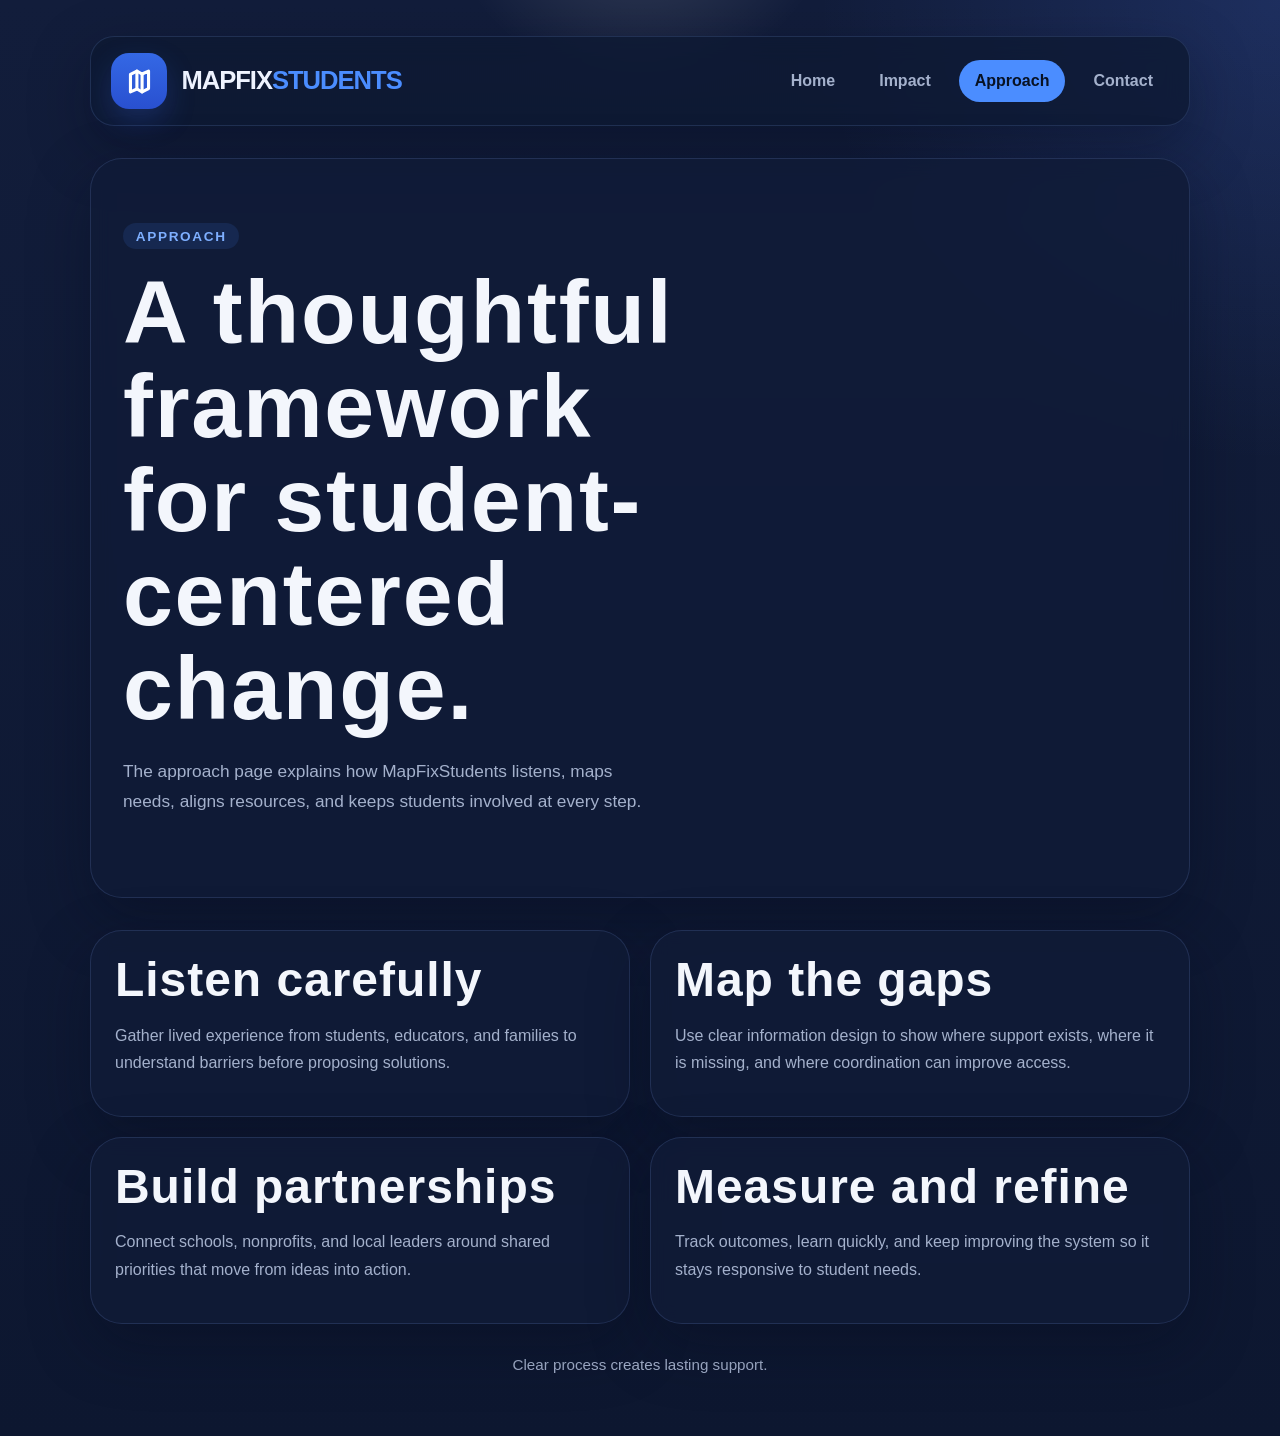
==== approach.html @ 77eaa3ee "Add files via upload" ====
<!DOCTYPE html>
<html lang="en">
  <head>
    <meta charset="UTF-8" />
    <meta name="viewport" content="width=device-width, initial-scale=1.0" />
    <title>MapFixStudents | Approach</title>
    <link rel="stylesheet" href="styles.css" />
  </head>
  <body>
    <div class="page-shell">
      <header class="site-header">
        <a class="brand" href="index.html" aria-label="MapFixStudents home">
          <span class="brand-mark" aria-hidden="true">
            <svg viewBox="0 0 24 24">
              <path d="M5 6.5 10 4l4 2.2L19 4v13.5L14 20l-4-2.2L5 20Z" />
              <path d="M10 4v13.8M14 6.2V20" />
            </svg>
          </span>
          <span class="brand-text">
            <span class="brand-mapfix">MapFix</span><span class="brand-students">Students</span>
          </span>
        </a>
        <nav class="nav-tabs" aria-label="Main navigation">
          <a href="index.html">Home</a>
          <a href="impact.html">Impact</a>
          <a class="active" href="approach.html">Approach</a>
          <a href="contact.html">Contact</a>
        </nav>
      </header>

      <main>
        <section class="hero">
          <span class="eyebrow">Approach</span>
          <h1>A thoughtful framework for student-centered change.</h1>
          <p class="lead">
            The approach page explains how MapFixStudents listens, maps needs,
            aligns resources, and keeps students involved at every step.
          </p>
        </section>

        <section class="section grid two">
          <article class="content-card">
            <h2>Listen carefully</h2>
            <p>
              Gather lived experience from students, educators, and families to
              understand barriers before proposing solutions.
            </p>
          </article>
          <article class="content-card">
            <h2>Map the gaps</h2>
            <p>
              Use clear information design to show where support exists, where
              it is missing, and where coordination can improve access.
            </p>
          </article>
          <article class="content-card">
            <h2>Build partnerships</h2>
            <p>
              Connect schools, nonprofits, and local leaders around shared
              priorities that move from ideas into action.
            </p>
          </article>
          <article class="content-card">
            <h2>Measure and refine</h2>
            <p>
              Track outcomes, learn quickly, and keep improving the system so it
              stays responsive to student needs.
            </p>
          </article>
        </section>
      </main>

      <p class="footer-note">Clear process creates lasting support.</p>
    </div>
  </body>
</html>
---- styles.css ----
:root {
  --bg: #0d1730;
  --surface: rgba(16, 28, 56, 0.82);
  --surface-strong: #14234b;
  --text: #f3f6fc;
  --muted: #a4b1cc;
  --line: rgba(115, 150, 220, 0.18);
  --accent: #4b8dff;
  --accent-dark: #dfeaff;
  --highlight: rgba(75, 141, 255, 0.16);
  --shadow: 0 22px 60px rgba(5, 12, 28, 0.35);
  --monitor-bg: #0f1a33;
  --monitor-line: rgba(73, 132, 243, 0.34);
  --monitor-blue: #4b8dff;
  --monitor-blue-strong: #3475ea;
  --monitor-copy: #9aa6c1;
}

* {
  box-sizing: border-box;
}

@import url("https://fonts.googleapis.com/css2?family=Anton&family=Inter:wght@500;700;800&family=Rajdhani:wght@600;700&family=Sora:wght@700;800&display=swap");

body {
  margin: 0;
  min-height: 100vh;
  font-family: "Avenir Next", "Segoe UI", sans-serif;
  color: var(--text);
  background:
    radial-gradient(circle at 50% -8%, rgba(255, 255, 255, 0.18), transparent 12%),
    radial-gradient(circle at top right, rgba(82, 126, 255, 0.18), transparent 24%),
    linear-gradient(180deg, #121d3b 0%, var(--bg) 100%);
}

body.contact-page {
  color: var(--text);
  background:
    radial-gradient(circle at 50% -8%, rgba(255, 255, 255, 0.18), transparent 12%),
    radial-gradient(circle at top right, rgba(82, 126, 255, 0.18), transparent 24%),
    linear-gradient(180deg, #121d3b 0%, var(--bg) 100%);
}

a {
  color: inherit;
}

.page-shell {
  width: min(1100px, calc(100% - 2rem));
  margin: 0 auto;
  padding: 1.25rem 0 3rem;
}

.site-header {
  display: flex;
  align-items: center;
  justify-content: space-between;
  gap: 1rem;
  padding: 1rem 1.25rem;
  margin-top: 1rem;
  border: 1px solid var(--line);
  border-radius: 24px;
  background: rgba(14, 25, 50, 0.78);
  backdrop-filter: blur(12px);
  box-shadow: var(--shadow);
}

.brand {
  display: inline-flex;
  align-items: center;
  gap: 0.9rem;
  text-decoration: none;
}

.brand-mark {
  position: relative;
  display: inline-flex;
  align-items: center;
  justify-content: center;
  width: 56px;
  height: 56px;
  border-radius: 18px;
  background: linear-gradient(180deg, #3468e5 0%, #2950d0 100%);
  box-shadow: 0 12px 28px rgba(45, 86, 201, 0.28);
}

.brand-mark svg {
  width: 31px;
  height: 31px;
  stroke: #ffffff;
  stroke-width: 2.4;
  fill: none;
  stroke-linecap: round;
  stroke-linejoin: round;
}

.brand-text {
  display: inline-flex;
  align-items: baseline;
  font-family: "Inter", "Avenir Next", sans-serif;
  font-size: clamp(1.25rem, 2vw, 1.65rem);
  font-weight: 800;
  letter-spacing: -0.04em;
  text-transform: uppercase;
  line-height: 1;
}

.brand-text .brand-mapfix {
  color: #eef3ff;
}

.brand-text .brand-students {
  color: #4b8dff;
}

.nav-tabs {
  display: flex;
  flex-wrap: wrap;
  gap: 0.75rem;
}

.nav-tabs a {
  padding: 0.75rem 1rem;
  border-radius: 999px;
  text-decoration: none;
  color: var(--muted);
  font-weight: 600;
  transition: transform 160ms ease, background-color 160ms ease, color 160ms ease;
}

.nav-tabs a:hover,
.nav-tabs a:focus-visible {
  background: var(--highlight);
  color: #ffffff;
  transform: translateY(-1px);
}

.nav-tabs a.active {
  background: var(--accent);
  color: #081224;
}

.hero,
.content-card {
  border: 1px solid var(--line);
  border-radius: 32px;
  background: var(--surface);
  backdrop-filter: blur(10px);
  box-shadow: var(--shadow);
}

.hero {
  margin-top: 2rem;
  padding: 4rem 2rem;
}

.hero.centered {
  text-align: center;
}

.hero.centered h1,
.hero.centered .lead {
  max-width: none;
  margin-left: auto;
  margin-right: auto;
}

.impact-title {
  font-family: "Sora", "Inter", sans-serif;
  font-weight: 800;
  letter-spacing: -0.05em;
}

.eyebrow {
  display: inline-block;
  margin-bottom: 1rem;
  padding: 0.35rem 0.8rem;
  border-radius: 999px;
  background: rgba(75, 141, 255, 0.12);
  color: #7eafff;
  font-size: 0.85rem;
  font-weight: 700;
  letter-spacing: 0.12em;
  text-transform: uppercase;
}

h1,
h2 {
  margin: 0;
  font-family: "Anton", Impact, sans-serif;
  line-height: 1.05;
  letter-spacing: 0.02em;
}

h1 {
  max-width: 12ch;
  font-size: clamp(3rem, 7vw, 5.7rem);
}

h2 {
  font-size: clamp(2rem, 4vw, 3rem);
}

.lead {
  max-width: 56ch;
  margin-top: 1.25rem;
  font-size: 1.08rem;
  line-height: 1.75;
  color: var(--muted);
}

.cta-row {
  display: flex;
  flex-wrap: wrap;
  gap: 1rem;
  margin-top: 2rem;
}

.button {
  display: inline-flex;
  align-items: center;
  justify-content: center;
  min-height: 48px;
  padding: 0.9rem 1.25rem;
  border-radius: 999px;
  text-decoration: none;
  font-weight: 700;
}

.button.primary {
  background: var(--accent);
  color: #081224;
}

.button.secondary {
  border: 1px solid var(--line);
  background: rgba(255, 255, 255, 0.05);
  color: #dfeaff;
}

.grid {
  display: grid;
  gap: 1.25rem;
  margin-top: 1.5rem;
}

.grid.two {
  grid-template-columns: repeat(2, minmax(0, 1fr));
}

.content-card {
  padding: 1.5rem;
}

.content-card p,
.content-card li {
  color: var(--muted);
  line-height: 1.7;
}

.content-card ul {
  margin: 1rem 0 0;
  padding-left: 1.2rem;
}

.stat {
  font-size: clamp(2rem, 4vw, 3.3rem);
  font-weight: 800;
  color: #7eafff;
}

.section {
  margin-top: 2rem;
}

.feature-grid {
  display: grid;
  grid-template-columns: repeat(2, minmax(0, 1fr));
  position: relative;
  gap: 2rem;
  margin-top: 2.4rem;
  align-items: stretch;
}

.feature-grid::before {
  content: "";
  position: absolute;
  inset: -30px -18px;
  z-index: -1;
  border-radius: 34px;
  background:
    radial-gradient(circle at 18% 22%, rgba(71, 118, 255, 0.18), transparent 24%),
    radial-gradient(circle at 82% 10%, rgba(149, 85, 255, 0.14), transparent 22%),
    radial-gradient(circle at 50% 100%, rgba(49, 95, 221, 0.12), transparent 26%);
  filter: blur(16px);
}

.feature-card {
  position: relative;
  overflow: hidden;
  min-height: 0;
  padding: 1.5rem 1.5rem 1.6rem;
  border-radius: 24px;
  border: 1px solid rgba(145, 172, 255, 0.18);
  background:
    linear-gradient(180deg, rgba(28, 43, 84, 0.62) 0%, rgba(17, 25, 54, 0.72) 100%),
    linear-gradient(135deg, rgba(75, 141, 255, 0.12), rgba(138, 86, 255, 0.1));
  backdrop-filter: blur(18px);
  box-shadow:
    0 18px 50px rgba(4, 10, 26, 0.32),
    inset 0 1px 0 rgba(255, 255, 255, 0.06);
  transition:
    transform 220ms ease,
    box-shadow 220ms ease,
    border-color 220ms ease;
}

.feature-card::before {
  content: "";
  position: absolute;
  inset: 0;
  border-radius: inherit;
  background:
    radial-gradient(circle at top left, rgba(112, 164, 255, 0.22), transparent 28%),
    radial-gradient(circle at bottom right, rgba(153, 95, 255, 0.16), transparent 24%);
  opacity: 0.9;
  pointer-events: none;
}

.feature-card::after {
  content: "";
  position: absolute;
  inset: 1px;
  border-radius: inherit;
  border: 1px solid rgba(255, 255, 255, 0.05);
  pointer-events: none;
}

.feature-card:hover,
.feature-card:focus-within {
  transform: translateY(-8px);
  border-color: rgba(131, 178, 255, 0.34);
  box-shadow:
    0 28px 70px rgba(5, 14, 36, 0.42),
    0 0 30px rgba(77, 124, 255, 0.16),
    inset 0 1px 0 rgba(255, 255, 255, 0.08);
}

.feature-icon,
.feature-title,
.feature-copy {
  position: relative;
  z-index: 1;
}

.feature-icon {
  display: inline-flex;
  align-items: center;
  justify-content: center;
  width: 52px;
  height: 52px;
  margin-bottom: 1rem;
  border-radius: 18px;
  border: 1px solid rgba(132, 171, 255, 0.22);
  background: rgba(255, 255, 255, 0.06);
  box-shadow:
    inset 0 1px 0 rgba(255, 255, 255, 0.1),
    0 0 24px rgba(74, 124, 255, 0.12);
  backdrop-filter: blur(12px);
}

.feature-icon svg {
  width: 28px;
  height: 28px;
  stroke: #8fbbff;
  stroke-width: 1.8;
  fill: none;
  stroke-linecap: round;
  stroke-linejoin: round;
}

.feature-title {
  font-family: "Inter", "Segoe UI", sans-serif;
  font-size: clamp(2.1rem, 3.5vw, 3.5rem);
  font-weight: 800;
  line-height: 0.98;
  letter-spacing: -0.04em;
}

.feature-copy {
  max-width: 30ch;
  margin-top: 0.9rem;
  color: #bcc6df;
  font-family: "Inter", "Segoe UI", sans-serif;
  font-size: clamp(1rem, 1.35vw, 1.2rem);
  font-weight: 500;
  line-height: 1.6;
}

.footer-note {
  margin-top: 2rem;
  text-align: center;
  color: var(--muted);
  font-size: 0.95rem;
}

.contact-page .footer-note {
  color: #657694;
}

.contact-layout {
  display: grid;
  grid-template-columns: minmax(0, 1.05fr) minmax(420px, 0.9fr);
  gap: 3.5rem;
  align-items: start;
  margin-top: 2.5rem;
}

.contact-copy {
  padding: 0.5rem 0 0;
}

.contact-kicker {
  display: inline-block;
  color: #2d56d7;
  font-family: "Rajdhani", "Inter", sans-serif;
  font-size: 1.2rem;
  font-weight: 700;
  letter-spacing: 0.35em;
  text-transform: uppercase;
}

.contact-title {
  max-width: 7ch;
  margin-top: 1.75rem;
  color: #f4f7ff;
  font-family: "Sora", "Inter", sans-serif;
  font-size: clamp(3.7rem, 8vw, 7rem);
  font-weight: 800;
  line-height: 0.95;
  letter-spacing: -0.08em;
}

.contact-intro {
  max-width: 18ch;
  margin-top: 2.2rem;
  color: #aeb9d3;
  font-family: "Inter", "Segoe UI", sans-serif;
  font-size: clamp(1.35rem, 2.2vw, 1.9rem);
  font-weight: 600;
  line-height: 1.62;
}

.contact-hq-card {
  display: flex;
  align-items: center;
  gap: 1.5rem;
  width: min(100%, 620px);
  margin-top: 3.4rem;
  padding: 2rem 2.2rem;
  border: 1px solid rgba(53, 94, 198, 0.08);
  border-radius: 32px;
  background:
    radial-gradient(circle at bottom left, rgba(65, 127, 255, 0.12), transparent 28%),
    linear-gradient(180deg, rgba(255, 255, 255, 0.96) 0%, rgba(247, 250, 255, 0.96) 100%);
  box-shadow: 0 22px 60px rgba(38, 69, 136, 0.08);
}

.contact-hq-icon {
  display: inline-flex;
  align-items: center;
  justify-content: center;
  width: 96px;
  height: 96px;
  border-radius: 28px;
  background: linear-gradient(180deg, #3159db 0%, #2b51d0 100%);
  box-shadow: 0 16px 40px rgba(49, 89, 219, 0.22);
}

.contact-hq-icon svg {
  width: 42px;
  height: 42px;
  stroke: #ffffff;
  stroke-width: 1.9;
  fill: none;
  stroke-linecap: round;
  stroke-linejoin: round;
}

.contact-hq-label {
  margin: 0 0 0.55rem;
  color: #a0adc2;
  font-family: "Rajdhani", "Inter", sans-serif;
  font-size: 1.05rem;
  font-weight: 700;
  letter-spacing: 0.18em;
  text-transform: uppercase;
}

.contact-hq-email {
  color: #111b35;
  font-family: "Inter", "Segoe UI", sans-serif;
  font-size: clamp(1.8rem, 2.5vw, 2.35rem);
  font-weight: 800;
  letter-spacing: -0.05em;
  text-decoration: none;
}

.contact-form-shell {
  position: relative;
  overflow: hidden;
  padding: 3.2rem 3rem 3rem;
  border-radius: 58px;
  background: linear-gradient(180deg, #111c39 0%, #111a34 100%);
  box-shadow: 0 34px 90px rgba(10, 22, 53, 0.24);
}

.contact-form-orb {
  position: absolute;
  top: -90px;
  right: -70px;
  width: 290px;
  height: 290px;
  border-radius: 50%;
  background: radial-gradient(circle, rgba(43, 75, 157, 0.9) 0%, rgba(26, 44, 92, 0.92) 55%, rgba(17, 28, 57, 0) 72%);
  opacity: 0.95;
}

.contact-form-title {
  position: relative;
  z-index: 1;
  color: #ffffff;
  font-family: "Inter", "Segoe UI", sans-serif;
  font-size: clamp(2rem, 3vw, 3.25rem);
  font-weight: 800;
  letter-spacing: -0.06em;
}

.contact-form {
  position: relative;
  z-index: 1;
  display: grid;
  gap: 2rem;
  margin-top: 2.6rem;
}

.contact-form input,
.contact-form textarea {
  width: 100%;
  border: 0;
  border-radius: 30px;
  background: #263148;
  color: #ffffff;
  font-family: "Inter", "Segoe UI", sans-serif;
  font-size: 1.15rem;
  font-weight: 700;
  outline: none;
}

.contact-form input {
  min-height: 118px;
  padding: 0 2rem;
}

.contact-form textarea {
  min-height: 265px;
  padding: 2rem;
  resize: vertical;
}

.contact-form input::placeholder,
.contact-form textarea::placeholder {
  color: #6b7b98;
}

.contact-submit {
  display: inline-flex;
  align-items: center;
  justify-content: center;
  gap: 0.75rem;
  min-height: 124px;
  border: 0;
  border-radius: 32px;
  background: linear-gradient(180deg, #3b69e9 0%, #2f63e5 100%);
  color: #ffffff;
  font-family: "Inter", "Segoe UI", sans-serif;
  font-size: clamp(1.5rem, 2vw, 2rem);
  font-weight: 800;
  letter-spacing: -0.05em;
  cursor: pointer;
  box-shadow: 0 16px 40px rgba(47, 99, 229, 0.34);
  transition: transform 180ms ease, box-shadow 180ms ease;
}

.contact-submit:hover,
.contact-submit:focus-visible {
  transform: translateY(-3px);
  box-shadow: 0 24px 52px rgba(47, 99, 229, 0.42);
}

.sr-only {
  position: absolute;
  width: 1px;
  height: 1px;
  padding: 0;
  margin: -1px;
  overflow: hidden;
  clip: rect(0, 0, 0, 0);
  white-space: nowrap;
  border: 0;
}

.monitor-panel {
  position: relative;
  overflow: hidden;
  margin-top: 2rem;
  padding: 4.5rem 1.5rem 4rem;
  border-radius: 34px;
  background:
    radial-gradient(circle at 50% -8%, rgba(255, 255, 255, 0.2), transparent 12%),
    linear-gradient(180deg, #121d3b 0%, var(--monitor-bg) 100%);
  box-shadow: 0 28px 80px rgba(11, 20, 40, 0.28);
}

.monitor-panel::before,
.monitor-panel::after {
  content: "";
  position: absolute;
  border-radius: 999px;
  pointer-events: none;
}

.monitor-panel::before {
  top: -34px;
  right: 70px;
  width: 180px;
  height: 64px;
  background: radial-gradient(circle, rgba(255, 255, 255, 0.85), rgba(255, 255, 255, 0));
  filter: blur(12px);
  opacity: 0.35;
}

.monitor-panel::after {
  inset: auto auto 18% 50%;
  width: 4px;
  height: 4px;
  background: rgba(65, 132, 255, 0.9);
  box-shadow: 0 0 14px rgba(65, 132, 255, 0.9);
}

.monitor-inner {
  position: relative;
  z-index: 1;
  max-width: 1080px;
  margin: 0 auto;
  text-align: center;
}

.monitor-status {
  display: inline-flex;
  align-items: center;
  justify-content: center;
  min-width: min(100%, 590px);
  padding: 0.95rem 1.5rem 0.9rem;
  border: 1.5px solid var(--monitor-line);
  border-radius: 999px;
  color: #5f95ec;
  font-family: "Rajdhani", "Avenir Next", sans-serif;
  font-size: clamp(1rem, 1.5vw, 1.3rem);
  font-weight: 700;
  letter-spacing: 0.22em;
  text-transform: uppercase;
}

.monitor-title {
  margin-top: 2.6rem;
  line-height: 0.88;
  text-transform: uppercase;
}

.monitor-title .top,
.monitor-title .bottom {
  display: block;
  font-family: "Anton", Impact, sans-serif;
  font-size: clamp(5rem, 16vw, 10.2rem);
  letter-spacing: 0.02em;
}

.monitor-title .top {
  color: #f6f6f4;
}

.monitor-title .bottom {
  margin-top: 0.1em;
  color: var(--monitor-blue);
  font-style: italic;
  text-shadow: 0 10px 30px rgba(52, 117, 234, 0.24);
}

.monitor-description {
  max-width: 900px;
  margin: 2rem auto 0;
  color: var(--monitor-copy);
  font-family: "Inter", "Segoe UI", sans-serif;
  font-size: clamp(1.35rem, 2.6vw, 2rem);
  font-weight: 700;
  line-height: 1.7;
}

.monitor-actions {
  display: flex;
  justify-content: center;
  flex-wrap: wrap;
  gap: 1rem;
  margin-top: 2rem;
}

.monitor-button {
  min-width: 200px;
  padding: 1rem 1.5rem;
  border-radius: 999px;
  box-shadow:
    0 14px 34px rgba(10, 18, 40, 0.28),
    inset 0 1px 0 rgba(255, 255, 255, 0.08);
}

.monitor-button.secondary {
  background: rgba(255, 255, 255, 0.07);
  backdrop-filter: blur(10px);
}

@media (max-width: 760px) {
  .site-header {
    flex-direction: column;
    align-items: flex-start;
  }

  .nav-tabs {
    width: 100%;
  }

  .nav-tabs a {
    flex: 1 1 calc(50% - 0.75rem);
    text-align: center;
  }

  .hero {
    padding: 3rem 1.25rem;
  }

  .grid.two {
    grid-template-columns: 1fr;
  }

  .feature-grid {
    grid-template-columns: 1fr;
    gap: 1.25rem;
  }

  .feature-grid::before {
    inset: -18px -10px;
  }

  .feature-card {
    min-height: 0;
    padding: 1.5rem 1.35rem 1.6rem;
  }

  .feature-icon {
    width: 56px;
    height: 56px;
    border-radius: 18px;
    margin-bottom: 1rem;
  }

  .feature-copy {
    max-width: none;
    line-height: 1.6;
  }

  .monitor-panel {
    padding: 3rem 1rem 2.75rem;
  }

  .monitor-status {
    min-width: 0;
    width: 100%;
    letter-spacing: 0.12em;
  }

  .monitor-description {
    line-height: 1.5;
  }

  .monitor-actions {
    margin-top: 1.6rem;
  }

  .monitor-button {
    width: 100%;
    min-width: 0;
  }

  .contact-layout {
    grid-template-columns: 1fr;
    gap: 2rem;
  }

  .contact-title,
  .contact-intro {
    max-width: none;
  }

  .contact-hq-card {
    padding: 1.5rem;
    border-radius: 24px;
  }

  .contact-hq-icon {
    width: 74px;
    height: 74px;
    border-radius: 22px;
  }

  .contact-form-shell {
    padding: 2rem 1.25rem 1.25rem;
    border-radius: 34px;
  }

  .contact-form {
    gap: 1.25rem;
    margin-top: 1.5rem;
  }

  .contact-form input {
    min-height: 72px;
    padding: 0 1.2rem;
    border-radius: 22px;
  }

  .contact-form textarea {
    min-height: 180px;
    padding: 1.2rem;
    border-radius: 22px;
  }

  .contact-submit {
    min-height: 78px;
    border-radius: 24px;
    font-size: 1.25rem;
  }
}
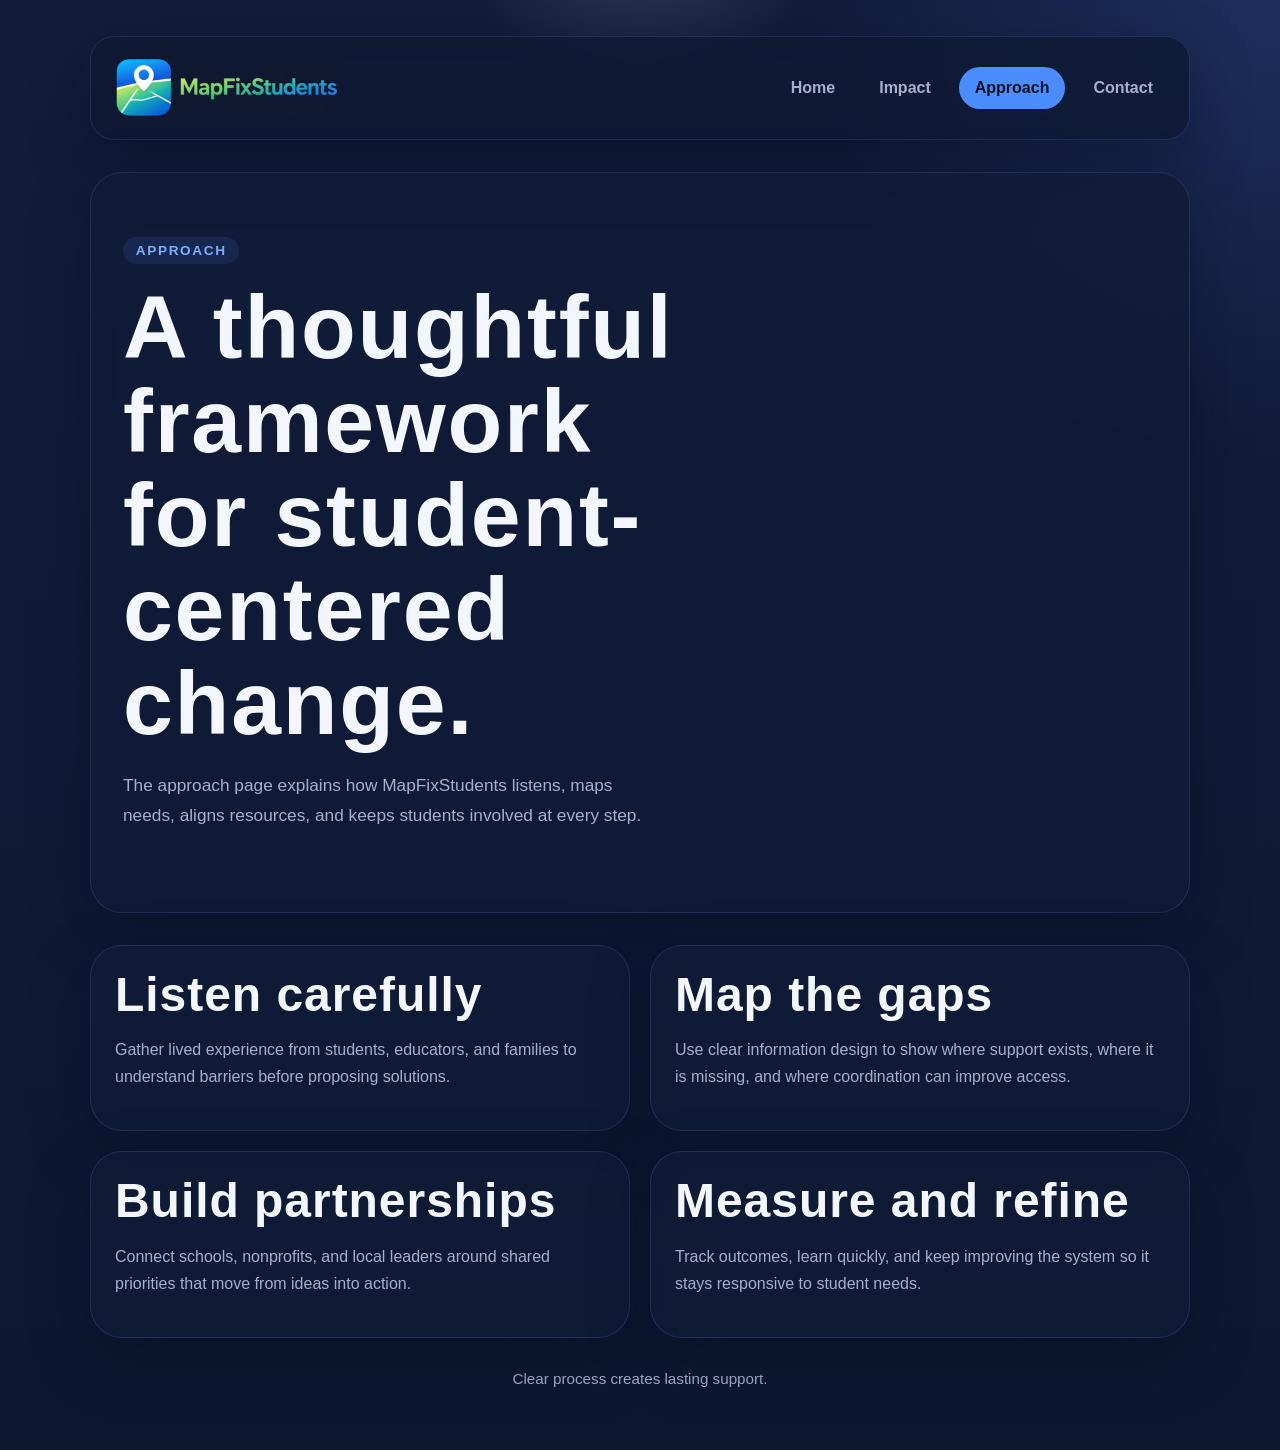
==== commit 1abbd62a: "Add files via upload" ====
--- a/approach.html
+++ b/approach.html
@@ -4,21 +4,14 @@
     <meta charset="UTF-8" />
     <meta name="viewport" content="width=device-width, initial-scale=1.0" />
     <title>MapFixStudents | Approach</title>
+    <link rel="icon" type="image/png" href="favicon.png" />
     <link rel="stylesheet" href="styles.css" />
   </head>
   <body>
     <div class="page-shell">
       <header class="site-header">
         <a class="brand" href="index.html" aria-label="MapFixStudents home">
-          <span class="brand-mark" aria-hidden="true">
-            <svg viewBox="0 0 24 24">
-              <path d="M5 6.5 10 4l4 2.2L19 4v13.5L14 20l-4-2.2L5 20Z" />
-              <path d="M10 4v13.8M14 6.2V20" />
-            </svg>
-          </span>
-          <span class="brand-text">
-            <span class="brand-mapfix">MapFix</span><span class="brand-students">Students</span>
-          </span>
+          <img class="brand-logo" src="logo.png?v=4" alt="MapFixStudents" />
         </a>
         <nav class="nav-tabs" aria-label="Main navigation">
           <a href="index.html">Home</a>
--- a/styles.css
+++ b/styles.css
@@ -68,49 +68,16 @@
 .brand {
   display: inline-flex;
   align-items: center;
-  gap: 0.9rem;
+  justify-content: center;
   text-decoration: none;
 }
 
-.brand-mark {
-  position: relative;
-  display: inline-flex;
-  align-items: center;
-  justify-content: center;
-  width: 56px;
-  height: 56px;
-  border-radius: 18px;
-  background: linear-gradient(180deg, #3468e5 0%, #2950d0 100%);
-  box-shadow: 0 12px 28px rgba(45, 86, 201, 0.28);
-}
-
-.brand-mark svg {
-  width: 31px;
-  height: 31px;
-  stroke: #ffffff;
-  stroke-width: 2.4;
-  fill: none;
-  stroke-linecap: round;
-  stroke-linejoin: round;
-}
-
-.brand-text {
-  display: inline-flex;
-  align-items: baseline;
-  font-family: "Inter", "Avenir Next", sans-serif;
-  font-size: clamp(1.25rem, 2vw, 1.65rem);
-  font-weight: 800;
-  letter-spacing: -0.04em;
-  text-transform: uppercase;
-  line-height: 1;
-}
-
-.brand-text .brand-mapfix {
-  color: #eef3ff;
-}
-
-.brand-text .brand-students {
-  color: #4b8dff;
+.brand-logo {
+  display: block;
+  width: auto;
+  height: clamp(64px, 5.5vw, 80px);
+  max-width: min(380px, 48vw);
+  object-fit: contain;
 }
 
 .nav-tabs {
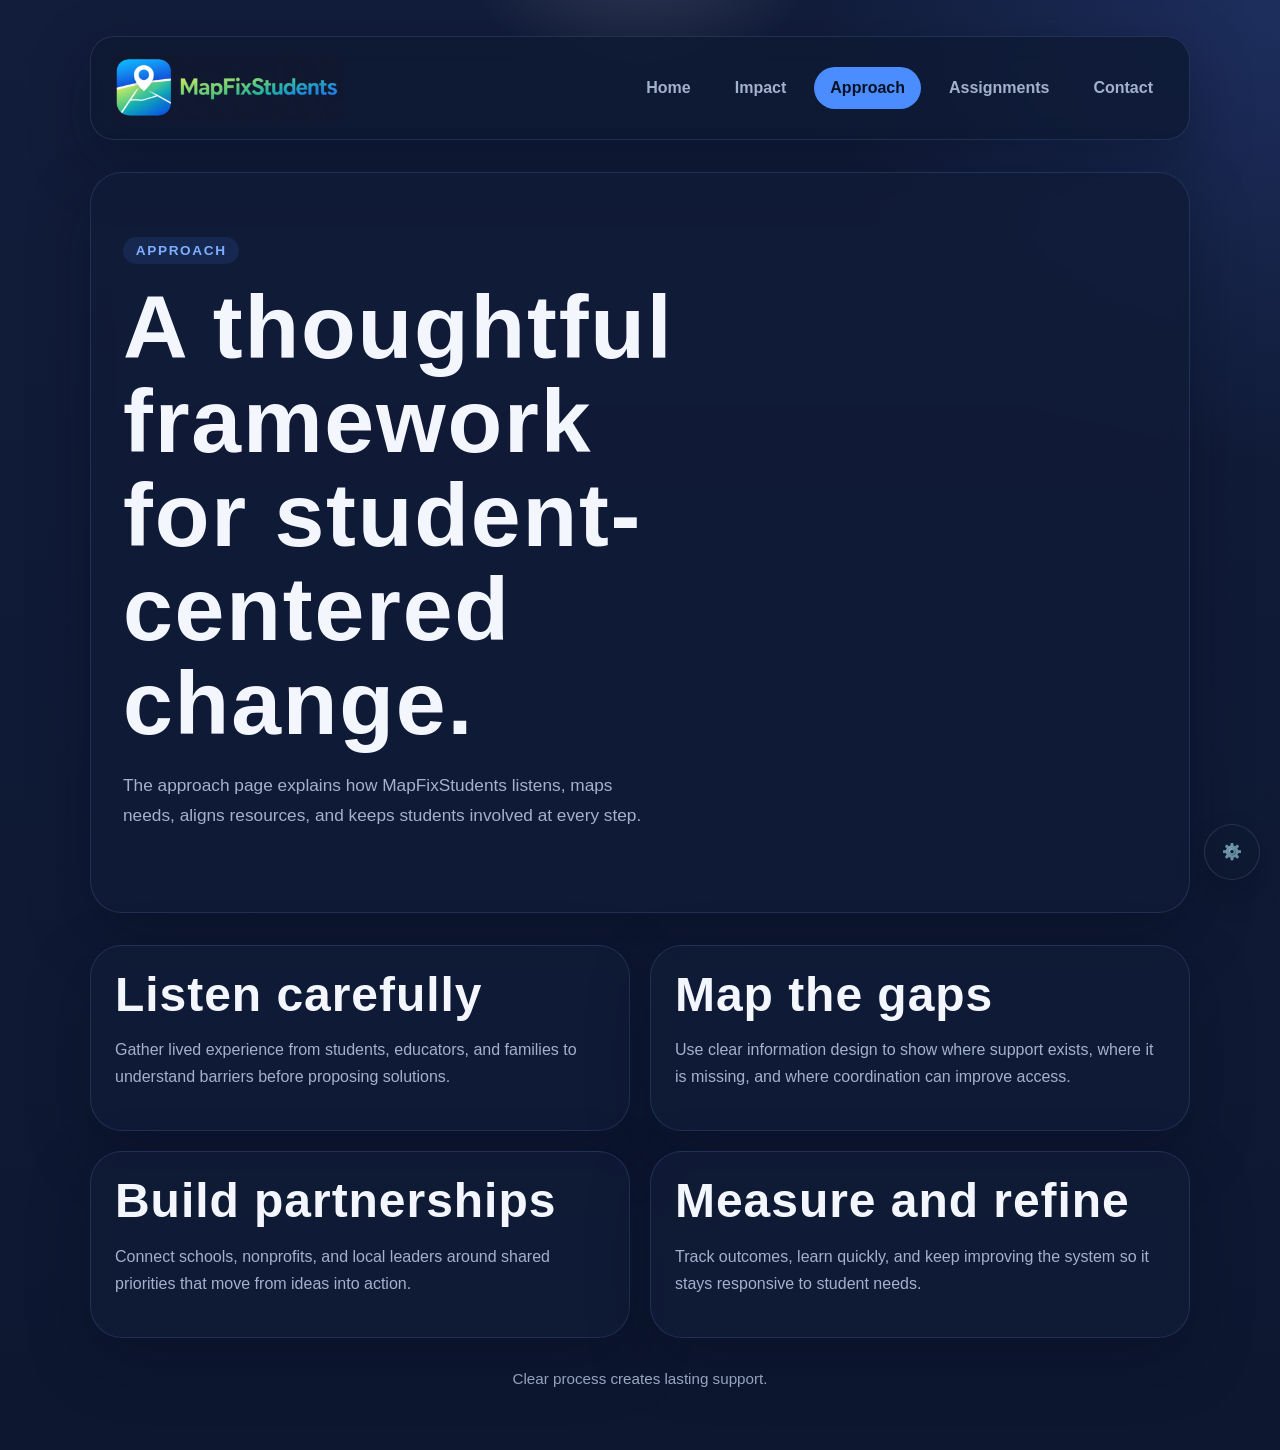
==== commit 1840b99c: "Add files via upload" ====
--- a/approach.html
+++ b/approach.html
@@ -4,7 +4,7 @@
     <meta charset="UTF-8" />
     <meta name="viewport" content="width=device-width, initial-scale=1.0" />
     <title>MapFixStudents | Approach</title>
-    <link rel="icon" type="image/png" href="favicon.png" />
+    <link rel="icon" type="image/png" href="favicon.png?v=2" />
     <link rel="stylesheet" href="styles.css" />
   </head>
   <body>
@@ -17,6 +17,7 @@
           <a href="index.html">Home</a>
           <a href="impact.html">Impact</a>
           <a class="active" href="approach.html">Approach</a>
+          <a href="assignments.html">Assignments</a>
           <a href="contact.html">Contact</a>
         </nav>
       </header>
@@ -64,6 +65,14 @@
       </main>
 
       <p class="footer-note">Clear process creates lasting support.</p>
+      <button
+        class="dev-mode-toggle"
+        type="button"
+        aria-label="Toggle developer mode"
+      >
+        ⚙️
+      </button>
     </div>
+    <script src="dev-mode.js"></script>
   </body>
 </html>
--- a/styles.css
+++ b/styles.css
@@ -20,7 +20,7 @@
   box-sizing: border-box;
 }
 
-@import url("https://fonts.googleapis.com/css2?family=Anton&family=Inter:wght@500;700;800&family=Rajdhani:wght@600;700&family=Sora:wght@700;800&display=swap");
+@import url("https://fonts.googleapis.com/css2?family=Anton&family=Inter:wght@500;700;800&family=Montserrat:wght@800&family=Poppins:wght@600;700&family=Rajdhani:wght@600;700&family=Sora:wght@700;800&display=swap");
 
 body {
   margin: 0;
@@ -134,6 +134,12 @@
 
 .impact-title {
   font-family: "Sora", "Inter", sans-serif;
+  font-weight: 800;
+  letter-spacing: -0.05em;
+}
+
+.assignments-title {
+  font-family: "Montserrat", "Inter", sans-serif;
   font-weight: 800;
   letter-spacing: -0.05em;
 }
@@ -565,6 +571,30 @@
   box-shadow: 0 24px 52px rgba(47, 99, 229, 0.42);
 }
 
+.impact-map-section {
+  margin-top: 2rem;
+  padding-top: 2rem;
+  border-top: 1px solid var(--line);
+}
+
+.impact-map-caption {
+  margin-bottom: 1rem;
+  text-align: center;
+  font-family: "Poppins", "Inter", sans-serif;
+  font-weight: 700;
+  letter-spacing: -0.03em;
+}
+
+.impact-map-frame {
+  display: block;
+  width: 100%;
+  min-height: 640px;
+  border: 0;
+  border-radius: 28px;
+  overflow: hidden;
+  box-shadow: var(--shadow);
+}
+
 .sr-only {
   position: absolute;
   width: 1px;
@@ -575,6 +605,51 @@
   clip: rect(0, 0, 0, 0);
   white-space: nowrap;
   border: 0;
+}
+
+.dev-mode-toggle {
+  position: fixed;
+  right: 1.25rem;
+  bottom: 1.25rem;
+  z-index: 1000;
+  display: inline-flex;
+  align-items: center;
+  justify-content: center;
+  min-width: 56px;
+  height: 56px;
+  padding: 0 1rem;
+  border: 1px solid rgba(255, 255, 255, 0.14);
+  border-radius: 999px;
+  background: rgba(15, 26, 51, 0.72);
+  color: #f4f7ff;
+  font-family: "Inter", "Segoe UI", sans-serif;
+  font-size: 1rem;
+  font-weight: 700;
+  line-height: 1;
+  cursor: pointer;
+  opacity: 0.8;
+  backdrop-filter: blur(12px);
+  box-shadow: 0 16px 34px rgba(4, 10, 26, 0.28);
+  transition:
+    opacity 160ms ease,
+    transform 160ms ease,
+    box-shadow 160ms ease,
+    background-color 160ms ease;
+}
+
+.dev-mode-toggle:hover,
+.dev-mode-toggle:focus-visible {
+  opacity: 1;
+  transform: translateY(-2px);
+  box-shadow: 0 22px 42px rgba(4, 10, 26, 0.36);
+}
+
+body.dev-mode .dev-mode-toggle {
+  min-width: 112px;
+  background: rgba(75, 141, 255, 0.9);
+  color: #081224;
+  border-color: rgba(75, 141, 255, 0.4);
+  opacity: 1;
 }
 
 .monitor-panel {
@@ -816,4 +891,16 @@
     border-radius: 24px;
     font-size: 1.25rem;
   }
-}
+
+  .impact-map-frame {
+    min-height: 480px;
+    border-radius: 22px;
+  }
+
+  .dev-mode-toggle {
+    right: 1rem;
+    bottom: 1rem;
+    min-width: 52px;
+    height: 52px;
+  }
+}
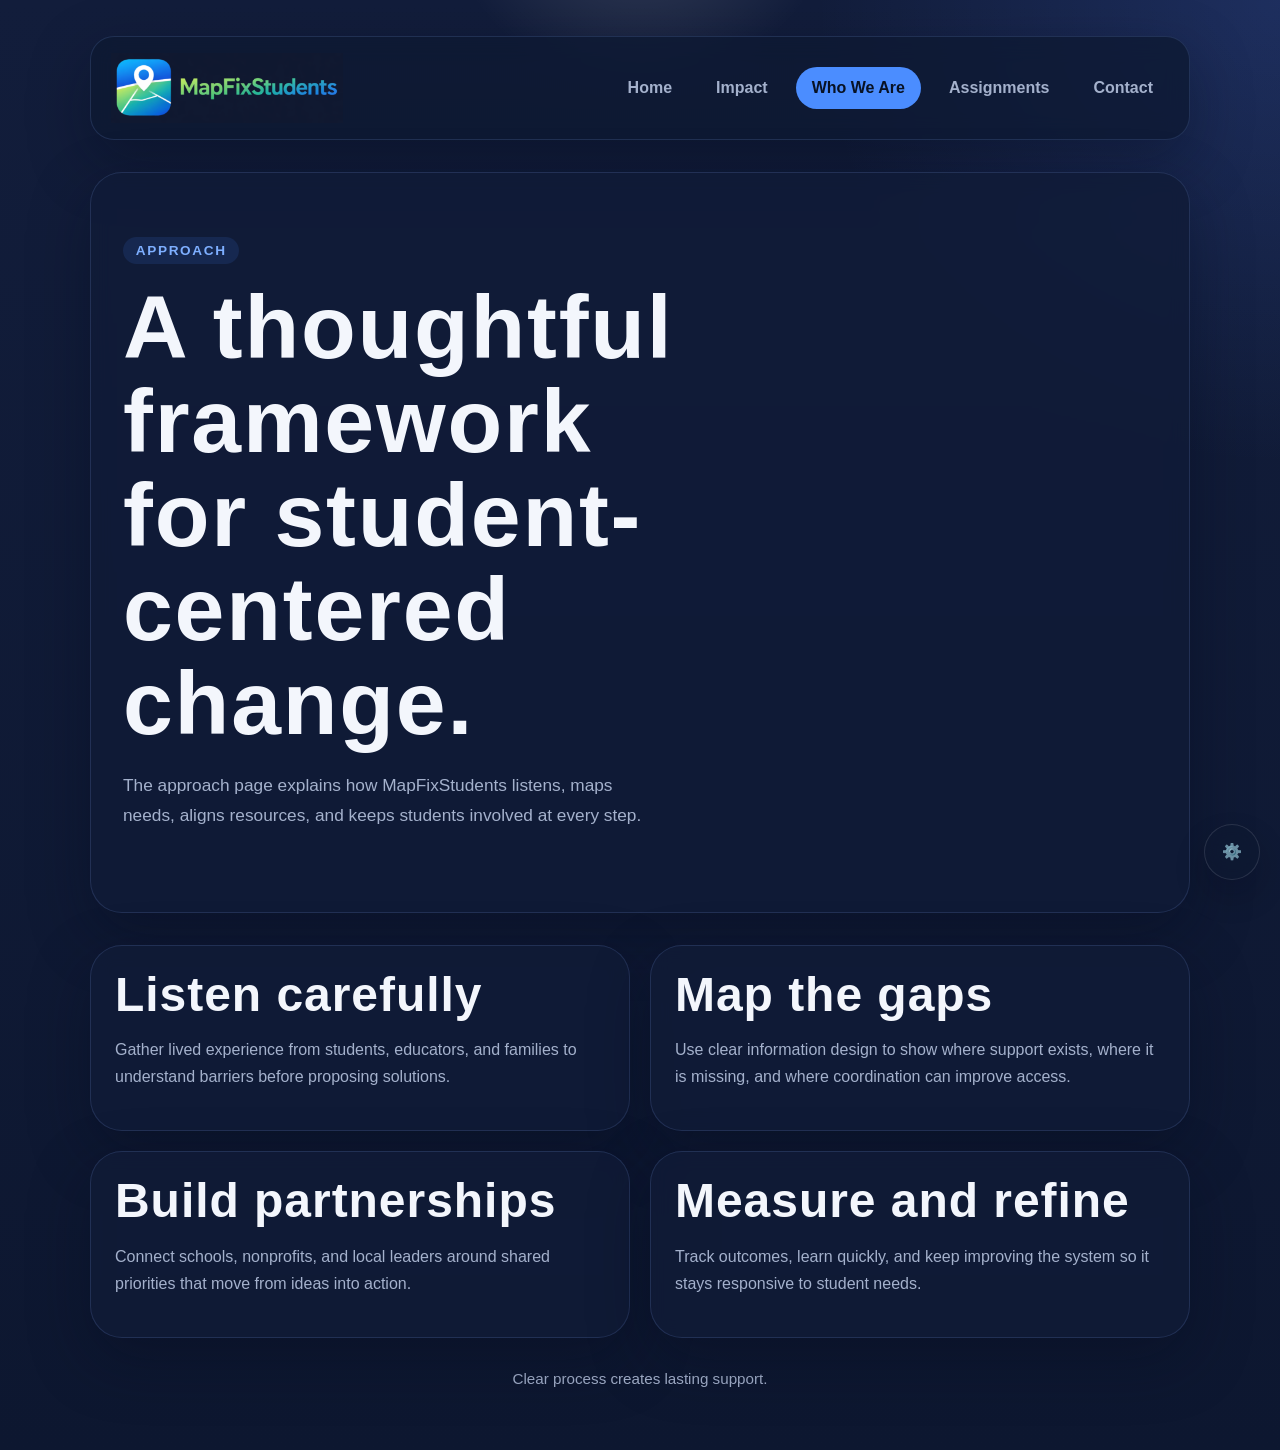
==== commit 120412ae: "Add files via upload" ====
--- a/approach.html
+++ b/approach.html
@@ -16,7 +16,7 @@
         <nav class="nav-tabs" aria-label="Main navigation">
           <a href="index.html">Home</a>
           <a href="impact.html">Impact</a>
-          <a class="active" href="approach.html">Approach</a>
+          <a class="active" href="approach.html">Who We Are</a>
           <a href="assignments.html">Assignments</a>
           <a href="contact.html">Contact</a>
         </nav>
--- a/styles.css
+++ b/styles.css
@@ -585,10 +585,29 @@
   letter-spacing: -0.03em;
 }
 
+.impact-leaderboard-header {
+  margin-top: 2rem;
+  padding-top: 2rem;
+  border-top: 1px solid var(--line);
+}
+
 .impact-map-frame {
   display: block;
   width: 100%;
-  min-height: 640px;
+  height: 100px;
+  min-height: 700px;
+  border: 0;
+  border-radius: 28px;
+  overflow: hidden;
+  box-shadow: var(--shadow);
+}
+
+.impact-leaderboard-frame {
+  display: block;
+  width: 100%;
+  height: 100px;
+  min-height: 900px;
+  margin-top: 1.5rem;
   border: 0;
   border-radius: 28px;
   overflow: hidden;
@@ -893,7 +912,12 @@
   }
 
   .impact-map-frame {
-    min-height: 480px;
+    min-height: 520px;
+    border-radius: 22px;
+  }
+
+  .impact-leaderboard-frame {
+    min-height: 900px;
     border-radius: 22px;
   }
 
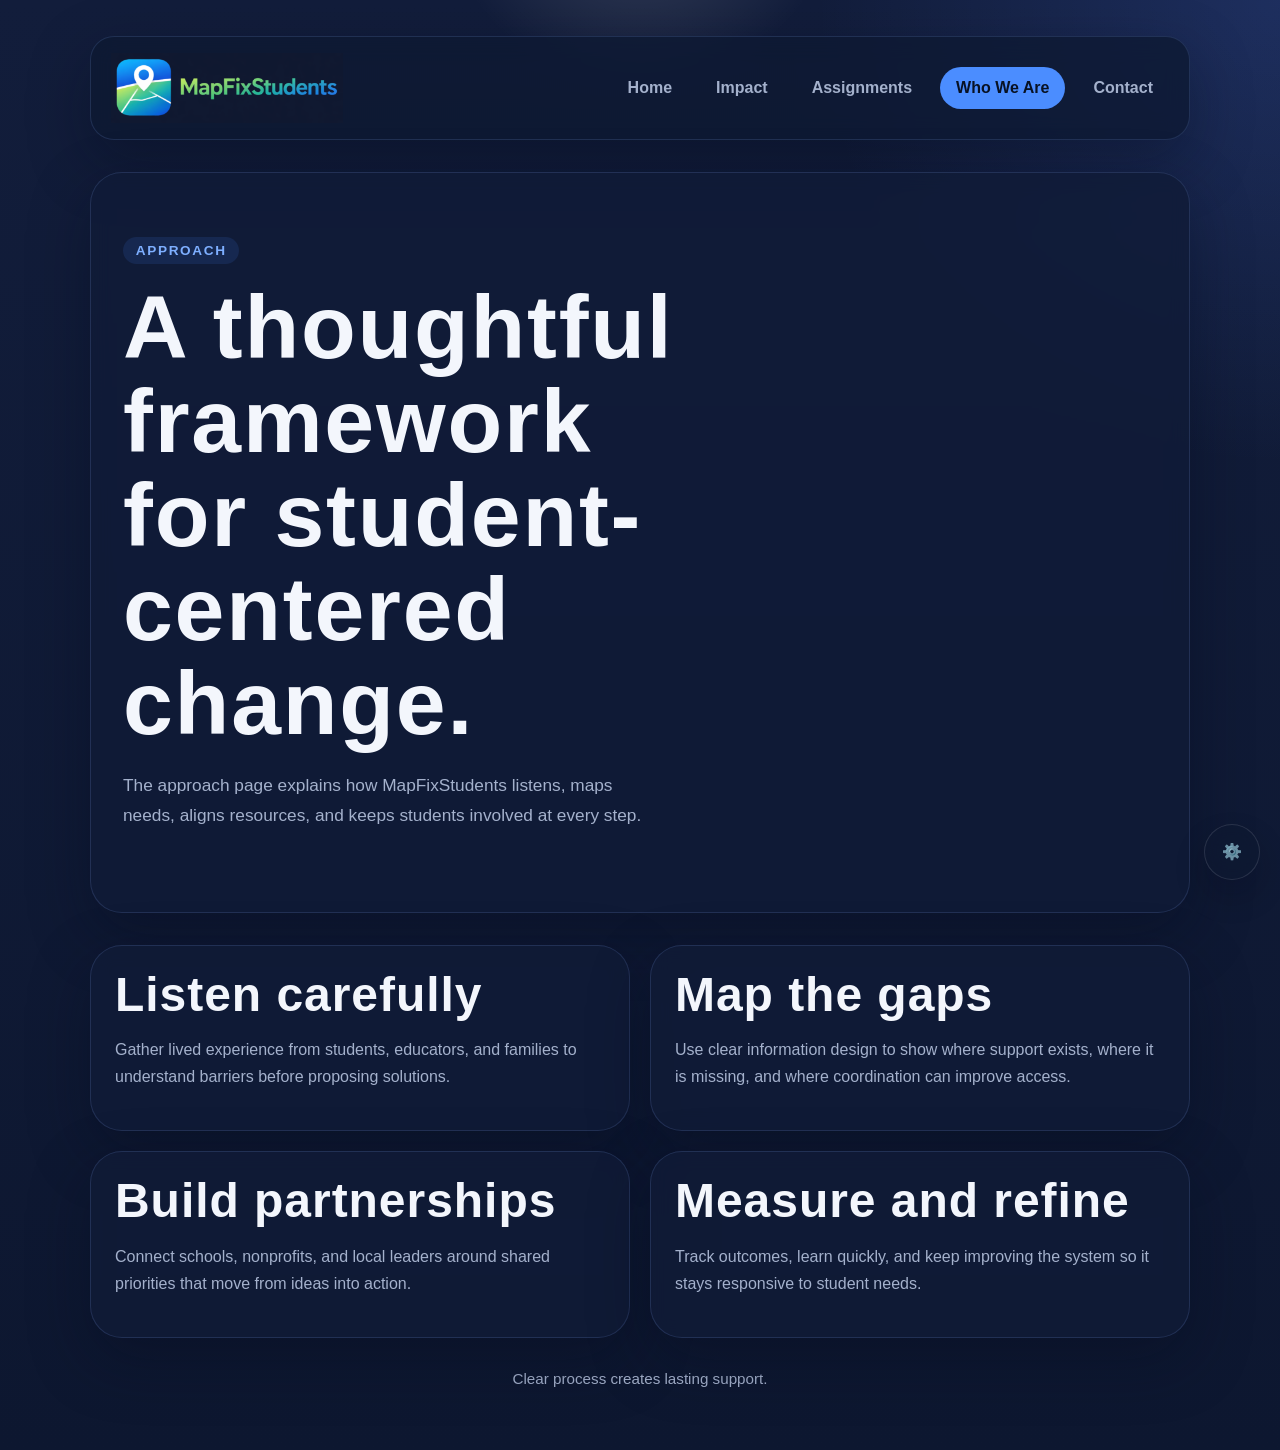
==== commit fcb2b13a: "Add files via upload" ====
--- a/approach.html
+++ b/approach.html
@@ -16,8 +16,8 @@
         <nav class="nav-tabs" aria-label="Main navigation">
           <a href="index.html">Home</a>
           <a href="impact.html">Impact</a>
+          <a href="assignments.html">Assignments</a>
           <a class="active" href="approach.html">Who We Are</a>
-          <a href="assignments.html">Assignments</a>
           <a href="contact.html">Contact</a>
         </nav>
       </header>
--- a/styles.css
+++ b/styles.css
@@ -142,6 +142,356 @@
   font-family: "Montserrat", "Inter", sans-serif;
   font-weight: 800;
   letter-spacing: -0.05em;
+}
+
+.assignments-grid {
+  display: grid;
+  grid-template-columns: repeat(3, minmax(0, 1fr));
+  gap: 1.5rem;
+  margin-top: 2rem;
+}
+
+.assignment-card {
+  position: relative;
+  overflow: hidden;
+  border-radius: 16px;
+  background: #16263d;
+  box-shadow: 0 18px 42px rgba(4, 10, 26, 0.28);
+  transition: transform 160ms ease, box-shadow 160ms ease, filter 160ms ease;
+}
+
+.assignment-card:hover,
+.assignment-card:focus-within {
+  transform: translateY(-4px);
+  filter: brightness(1.03);
+  box-shadow: 0 24px 52px rgba(4, 10, 26, 0.34);
+}
+
+.assignment-card-image {
+  display: block;
+  width: 100%;
+  aspect-ratio: 16 / 10;
+  object-fit: cover;
+  background: #22324a;
+}
+
+.assignment-card-body {
+  display: grid;
+  gap: 1rem;
+  padding: 1rem;
+}
+
+.assignment-card-menu {
+  position: absolute;
+  top: 0.85rem;
+  right: 0.85rem;
+  z-index: 3;
+}
+
+.assignment-card-menu-trigger {
+  display: none;
+  align-items: center;
+  justify-content: center;
+  width: 36px;
+  height: 36px;
+  border: 1px solid rgba(255, 255, 255, 0.08);
+  border-radius: 999px;
+  background: rgba(22, 38, 61, 0.92);
+  color: #eef4ff;
+  font-size: 1.1rem;
+  line-height: 1;
+  cursor: pointer;
+  opacity: 0;
+  transform: translateY(-4px) scale(0.96);
+  transition:
+    opacity 160ms ease,
+    transform 160ms ease,
+    background-color 160ms ease;
+}
+
+body.dev-mode .assignment-card:hover .assignment-card-menu-trigger,
+body.dev-mode .assignment-card:focus-within .assignment-card-menu-trigger {
+  display: inline-flex;
+  opacity: 1;
+  transform: translateY(0) scale(1);
+}
+
+.assignment-card-menu-trigger:hover,
+.assignment-card-menu-trigger:focus-visible {
+  background: rgba(34, 54, 84, 0.96);
+}
+
+.assignment-card-menu-dropdown {
+  position: absolute;
+  top: calc(100% + 0.5rem);
+  right: 0;
+  min-width: 180px;
+  padding: 0.35rem;
+  border: 1px solid rgba(255, 255, 255, 0.08);
+  border-radius: 12px;
+  background: #16263d;
+  box-shadow: 0 18px 40px rgba(4, 10, 26, 0.34);
+  opacity: 0;
+  pointer-events: none;
+  transform: translateY(-6px) scale(0.98);
+  transition: opacity 160ms ease, transform 160ms ease;
+}
+
+.assignment-card-menu.is-open .assignment-card-menu-dropdown {
+  opacity: 1;
+  pointer-events: auto;
+  transform: translateY(0) scale(1);
+}
+
+.assignment-card-menu-item {
+  width: 100%;
+  padding: 0.75rem 0.85rem;
+  border: 0;
+  border-radius: 10px;
+  background: transparent;
+  color: #eef4ff;
+  font-family: "Inter", "Segoe UI", sans-serif;
+  font-size: 0.95rem;
+  font-weight: 600;
+  text-align: left;
+  cursor: pointer;
+  transition: background-color 160ms ease;
+}
+
+.assignment-card-menu-item:hover,
+.assignment-card-menu-item:focus-visible {
+  background: rgba(255, 255, 255, 0.08);
+}
+
+.assignment-card-title {
+  margin: 0;
+  color: #eef4ff;
+  font-family: "Inter", "Segoe UI", sans-serif;
+  font-size: 1.05rem;
+  font-weight: 700;
+  line-height: 1.4;
+}
+
+.assignment-card-link {
+  display: inline-flex;
+  align-items: center;
+  justify-content: center;
+  min-height: 46px;
+  padding: 0.8rem 1rem;
+  border-radius: 12px;
+  background: linear-gradient(180deg, #4b8dff 0%, #3d78e1 100%);
+  color: #081224;
+  font-family: "Inter", "Segoe UI", sans-serif;
+  font-size: 0.98rem;
+  font-weight: 800;
+  text-decoration: none;
+  transition: transform 160ms ease, box-shadow 160ms ease, filter 160ms ease;
+  box-shadow: 0 14px 28px rgba(61, 120, 225, 0.26);
+}
+
+.assignment-card-link:hover,
+.assignment-card-link:focus-visible {
+  transform: translateY(-2px);
+  filter: brightness(1.04);
+  box-shadow: 0 18px 34px rgba(61, 120, 225, 0.32);
+}
+
+.assignment-card.is-complete {
+  opacity: 0.72;
+}
+
+.assignment-card.is-complete .assignment-card-image {
+  filter: grayscale(0.2) brightness(0.82);
+}
+
+.assignment-card-status {
+  display: none;
+  position: absolute;
+  left: 1rem;
+  top: 1rem;
+  z-index: 2;
+  padding: 0.45rem 0.7rem;
+  border-radius: 999px;
+  background: rgba(75, 141, 255, 0.94);
+  color: #081224;
+  font-family: "Inter", "Segoe UI", sans-serif;
+  font-size: 0.78rem;
+  font-weight: 800;
+  letter-spacing: 0.03em;
+  box-shadow: 0 10px 22px rgba(61, 120, 225, 0.28);
+}
+
+.assignment-card.is-complete .assignment-card-status {
+  display: inline-flex;
+  align-items: center;
+  gap: 0.3rem;
+}
+
+.dev-assignment-button {
+  display: none;
+  margin: 1.5rem auto 0;
+  padding: 0.95rem 1.4rem;
+  border: 1px solid rgba(75, 141, 255, 0.28);
+  border-radius: 999px;
+  background: rgba(75, 141, 255, 0.14);
+  color: #eef4ff;
+  font-family: "Inter", "Segoe UI", sans-serif;
+  font-size: 1rem;
+  font-weight: 700;
+  cursor: pointer;
+  backdrop-filter: blur(10px);
+  box-shadow: 0 14px 28px rgba(8, 18, 36, 0.22);
+  transition:
+    transform 160ms ease,
+    background-color 160ms ease,
+    box-shadow 160ms ease;
+}
+
+body.dev-mode .dev-assignment-button {
+  display: inline-flex;
+  align-items: center;
+  justify-content: center;
+}
+
+.dev-assignment-button:hover,
+.dev-assignment-button:focus-visible {
+  transform: translateY(-2px);
+  background: rgba(75, 141, 255, 0.22);
+  box-shadow: 0 18px 34px rgba(8, 18, 36, 0.3);
+}
+
+.assignment-modal-overlay {
+  position: fixed;
+  inset: 0;
+  z-index: 1100;
+  display: flex;
+  align-items: center;
+  justify-content: center;
+  padding: 1.5rem;
+  background: rgba(0, 0, 0, 0.6);
+  opacity: 0;
+  transition: opacity 180ms ease;
+}
+
+.assignment-modal-overlay[hidden] {
+  display: none;
+}
+
+.assignment-modal-overlay.is-open {
+  opacity: 1;
+}
+
+.assignment-modal {
+  position: relative;
+  width: min(100%, 520px);
+  padding: 1.5rem;
+  border-radius: 16px;
+  background: #16263d;
+  color: #eef4ff;
+  box-shadow: 0 28px 80px rgba(0, 0, 0, 0.35);
+  transform: scale(0.96) translateY(8px);
+  transition: transform 180ms ease, opacity 180ms ease;
+}
+
+.assignment-modal-overlay.is-open .assignment-modal {
+  transform: scale(1) translateY(0);
+}
+
+.assignment-modal-close {
+  position: absolute;
+  top: 0.9rem;
+  right: 0.9rem;
+  display: inline-flex;
+  align-items: center;
+  justify-content: center;
+  width: 40px;
+  height: 40px;
+  border: 0;
+  border-radius: 999px;
+  background: rgba(255, 255, 255, 0.08);
+  color: #eef4ff;
+  font-size: 1.6rem;
+  line-height: 1;
+  cursor: pointer;
+  transition: background-color 160ms ease, transform 160ms ease;
+}
+
+.assignment-modal-close:hover,
+.assignment-modal-close:focus-visible {
+  background: rgba(255, 255, 255, 0.14);
+  transform: scale(1.04);
+}
+
+.assignment-modal-title {
+  margin-bottom: 1.2rem;
+  font-family: "Inter", "Segoe UI", sans-serif;
+  font-size: 1.8rem;
+  font-weight: 800;
+  letter-spacing: -0.04em;
+}
+
+.assignment-modal-form {
+  display: grid;
+  gap: 0.95rem;
+}
+
+.assignment-modal-label {
+  color: #d9e5ff;
+  font-family: "Inter", "Segoe UI", sans-serif;
+  font-size: 0.95rem;
+  font-weight: 700;
+}
+
+.assignment-modal-form input {
+  width: 100%;
+  border: 1px solid rgba(255, 255, 255, 0.1);
+  border-radius: 12px;
+  background: #1d314d;
+  color: #eef4ff;
+  font-family: "Inter", "Segoe UI", sans-serif;
+  font-size: 1rem;
+  padding: 0.95rem 1rem;
+  outline: none;
+  transition: border-color 160ms ease, background-color 160ms ease, box-shadow 160ms ease;
+}
+
+.assignment-modal-form input[type="file"] {
+  padding: 0.75rem 0.9rem;
+}
+
+.assignment-modal-form input::placeholder {
+  color: #8da0c2;
+}
+
+.assignment-modal-form input:focus {
+  border-color: rgba(75, 141, 255, 0.5);
+  box-shadow: 0 0 0 3px rgba(75, 141, 255, 0.12);
+}
+
+.assignment-modal-submit {
+  margin-top: 0.6rem;
+  min-height: 52px;
+  border: 0;
+  border-radius: 12px;
+  background: linear-gradient(180deg, #4b8dff 0%, #3d78e1 100%);
+  color: #081224;
+  font-family: "Inter", "Segoe UI", sans-serif;
+  font-size: 1rem;
+  font-weight: 800;
+  cursor: pointer;
+  transition: transform 160ms ease, box-shadow 160ms ease, filter 160ms ease;
+  box-shadow: 0 16px 30px rgba(61, 120, 225, 0.28);
+}
+
+.assignment-modal-submit:hover,
+.assignment-modal-submit:focus-visible {
+  transform: translateY(-2px);
+  filter: brightness(1.04);
+  box-shadow: 0 20px 34px rgba(61, 120, 225, 0.34);
+}
+
+body.modal-open {
+  overflow: hidden;
 }
 
 .eyebrow {
@@ -927,4 +1277,18 @@
     min-width: 52px;
     height: 52px;
   }
-}
+
+  .assignment-modal {
+    padding: 1.2rem;
+  }
+
+  .assignments-grid {
+    grid-template-columns: 1fr;
+  }
+}
+
+@media (min-width: 761px) and (max-width: 1024px) {
+  .assignments-grid {
+    grid-template-columns: repeat(2, minmax(0, 1fr));
+  }
+}
